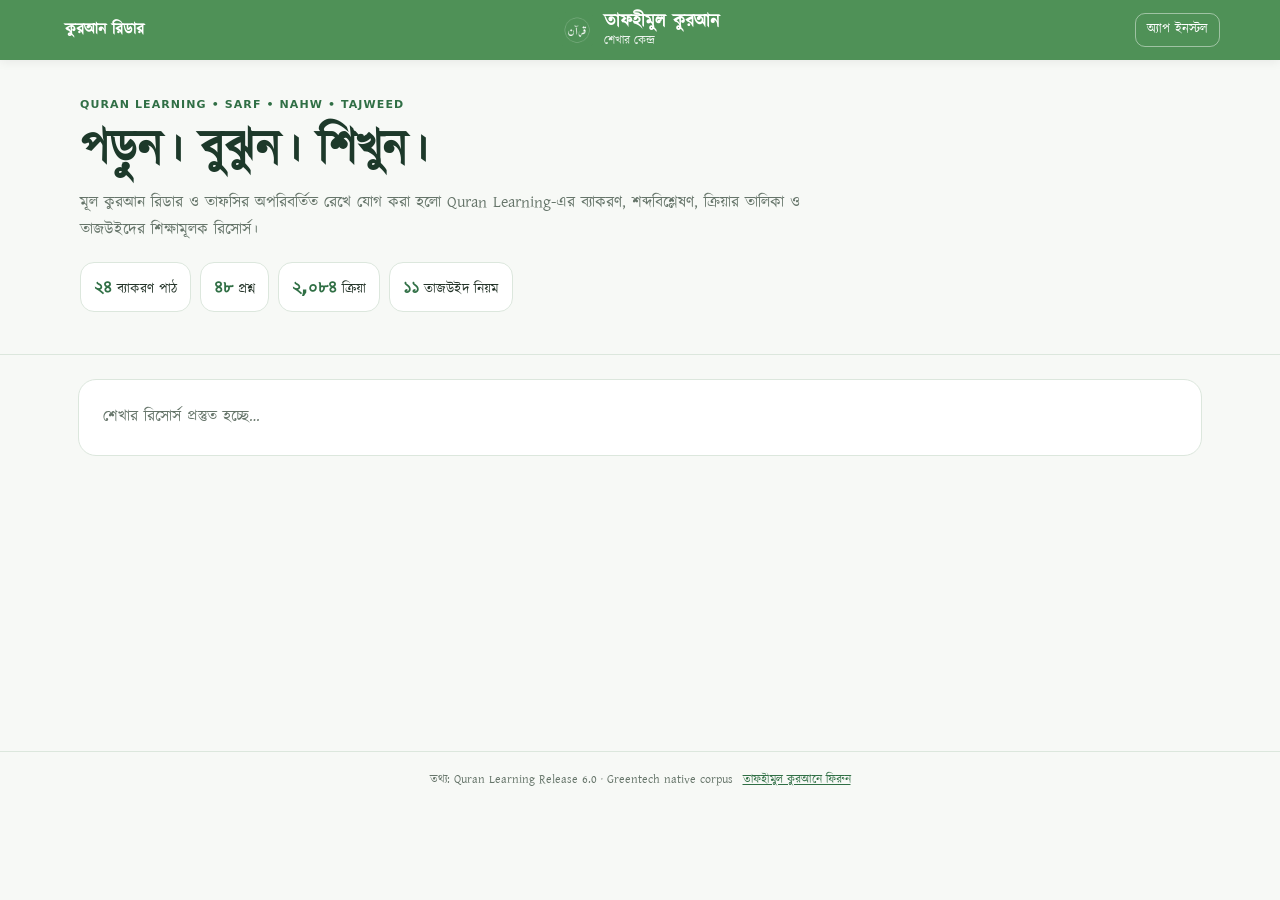
==== public/learn.html @ 56a5831f "Create responsive integrated Quran Learning center in Tafheemul Quran" ====
<!doctype html>
<html lang="bn">
<head>
<meta charset="utf-8"><meta name="viewport" content="width=device-width,initial-scale=1,viewport-fit=cover">
<meta name="theme-color" content="#4f9157">
<meta name="description" content="তাফহীমুল কুরআন বাংলা: কুরআনের শব্দ, সরফ, ইরাব, ২৪টি ব্যাকরণ পাঠ, ২,০৮৪ ক্রিয়া, তাজউইদ ও ১২টি শিক্ষামূলক অধ্যায়।">
<title>কুরআন লার্নিং | তাফহীমুল কুরআন বাংলা</title>
<link rel="manifest" href="manifest.webmanifest"><link rel="icon" href="icons/favicon.png">
<link rel="stylesheet" href="https://use.hugeicons.com/font/icons.css">
<link rel="stylesheet" href="learning/learning.css">
</head>
<body>
<a class="skip" href="#learnContent">মূল পাঠে যান</a>
<header class="learn-header">
<a class="learn-back" href="index.html"><i class="hgi hgi-stroke hgi-arrow-left-01" aria-hidden="true"></i><span>কুরআন রিডার</span></a>
<div class="learn-brand"><img src="icons/icon-192.png" alt="" width="36" height="36"><span>তাফহীমুল কুরআন <small>শেখার কেন্দ্র</small></span></div>
<a class="learn-install" href="install.html">অ্যাপ ইনস্টল</a>
</header>
<section class="learn-hero">
<div class="learn-eyebrow">QURAN LEARNING • SARF • NAHW • TAJWEED</div>
<h1>পড়ুন। বুঝুন। শিখুন।</h1>
<p>মূল কুরআন রিডার ও তাফসির অপরিবর্তিত রেখে যোগ করা হলো Quran Learning-এর ব্যাকরণ, শব্দবিশ্লেষণ, ক্রিয়ার তালিকা ও তাজউইদের শিক্ষামূলক রিসোর্স।</p>
<div class="learn-counts"><span><strong>২৪</strong> ব্যাকরণ পাঠ</span><span><strong>৪৮</strong> প্রশ্ন</span><span><strong>২,০৮৪</strong> ক্রিয়া</span><span><strong>১১</strong> তাজউইদ নিয়ম</span></div>
</section>
<div class="learn-nav-wrap"><nav id="learnTabs" class="learn-tabs" aria-label="শেখার বিভাগ"></nav></div>
<main id="learnContent" class="learn-main" tabindex="-1">
<div class="learn-loading" role="status">শেখার রিসোর্স প্রস্তুত হচ্ছে…</div>
</main>
<footer class="learn-footer"><span>তথ্য: Quran Learning Release 6.0 · Greentech native corpus</span><a href="index.html">তাফহীমুল কুরআনে ফিরুন</a></footer>
<script src="learning/tajweed-engine.js"></script>
<script src="learning/learning.js"></script>
</body></html>
---- public/learning/learning.css ----
@font-face{font-family:Kalpurush;src:url("../fonts/kalpurush.d9906765.ttf") format("truetype");font-display:swap}
@font-face{font-family:IndoPak;src:url("../fonts/75c2c46d72.ttf") format("truetype");font-display:swap}
:root{--g:#4f9157;--d:#306f45;--dark:#1d392a;--text:#243429;--muted:#66756a;--border:#dce7dd;--bg:#f7f9f6;--card:#fff;--soft:#edf5ec}
*{box-sizing:border-box}
body{margin:0;background:var(--bg);color:var(--text);font-family:Kalpurush,"Noto Sans Bengali",system-ui,sans-serif;font-size:16px;line-height:1.68;-webkit-font-smoothing:antialiased}
button,input,select{font:inherit}button{cursor:pointer}a{color:var(--d)}.skip{position:absolute;left:-999px}.skip:focus{left:10px;top:10px;z-index:100;background:#fff;padding:10px}
.hgi{font-size:22px;line-height:1;flex:none}button:focus-visible,a:focus-visible,select:focus-visible,input:focus-visible,summary:focus-visible{outline:3px solid #8dc397;outline-offset:3px}
.learn-header{position:sticky;top:0;z-index:50;display:flex;justify-content:space-between;align-items:center;gap:13px;padding:12px max(16px,calc((100vw - 1160px)/2));background:#4f9157;color:#fff;box-shadow:0 2px 10px #0001}
.learn-header a{color:#fff;text-decoration:none}.learn-back{display:flex;align-items:center;gap:5px;font-weight:700}.learn-brand{display:flex;align-items:center;gap:9px;font-weight:700;line-height:1.2;font-size:18px}.learn-brand img{border-radius:10px}.learn-brand small{display:block;font-size:12px;font-weight:400;opacity:.9}.learn-install{padding:5px 11px;border:1px solid #ffffff73;border-radius:10px;font-size:13px}
.learn-hero{max-width:1160px;padding:36px 20px 28px;margin:auto}.learn-eyebrow{font:700 11px/1.7 system-ui,sans-serif;letter-spacing:.1em;color:var(--d)}.learn-hero h1{font-size:clamp(31px,4vw,47px);margin:4px 0 8px;line-height:1.35;color:var(--dark)}.learn-hero p{max-width:780px;margin:0 0 18px;color:var(--muted)}.learn-counts{display:flex;flex-wrap:wrap;gap:9px}.learn-counts span{background:#fff;border:1px solid var(--border);border-radius:14px;padding:8px 13px;font-size:14px}.learn-counts strong{color:var(--d);font-size:19px;font-family:system-ui}
.learn-nav-wrap{position:sticky;top:62px;z-index:45;background:var(--bg);border-bottom:1px solid var(--border)}.learn-tabs{max-width:1160px;display:flex;align-items:center;gap:4px;margin:auto;padding:7px 16px;overflow-x:auto;scrollbar-width:thin}.learn-tabs button{border:0;background:transparent;color:var(--muted);display:flex;align-items:center;gap:8px;padding:11px 16px;border-radius:11px;font-weight:700;white-space:nowrap}.learn-tabs button .hgi{font-size:19px}.learn-tabs button[aria-selected=true]{background:var(--d);color:#fff}
.learn-main{max-width:1160px;min-height:44vh;margin:auto;padding:24px 18px 42px}.learn-main h2{font-size:27px;line-height:1.4;margin:0 0 8px}.learn-main h3{font-size:21px;margin:13px 0 7px}.learn-main p{margin:6px 0 12px}.learn-sub{color:var(--muted);margin-bottom:19px!important}
.learn-loading,.learn-error{background:#fff;border:1px solid var(--border);padding:24px;border-radius:18px;color:var(--muted)}
.learn-grid{display:grid;grid-template-columns:repeat(3,minmax(0,1fr));gap:14px}.learn-grid.two{grid-template-columns:repeat(2,minmax(0,1fr))}
.learn-card,.learn-surface{background:var(--card);border:1px solid var(--border);border-radius:18px;padding:18px;box-shadow:0 4px 22px #183b2410}
.learn-card{display:flex;flex-direction:column;gap:7px;align-items:flex-start;text-align:left;color:var(--text);text-decoration:none;min-width:0}
.learn-card[role=button],button.learn-card{width:100%}.learn-card:hover{border-color:#93c6a1;background:#fbfefb}.learn-card .hgi{display:grid;place-items:center;background:var(--soft);width:42px;height:42px;border-radius:12px;color:var(--d);font-size:25px}
.learn-card strong{font-size:20px;color:var(--dark)}.learn-card small,.learn-muted{color:var(--muted);font-size:14px}
.learn-card .learn-next{font-weight:700;color:var(--d);margin-top:auto}.learn-stat{font:700 23px/1.3 system-ui;color:var(--d)}
.learn-progress{height:9px;background:#deebdf;overflow:hidden;border-radius:30px;margin:11px 0}.learn-progress span{height:100%;display:block;background:var(--g);transition:width .2s}
.learn-toolbar{display:flex;flex-wrap:wrap;align-items:center;gap:10px;margin:15px 0}.learn-toolbar select,.learn-toolbar input{padding:10px 12px;border:1px solid #c8d8ca;border-radius:11px;background:#fff;color:var(--text);min-height:43px}.learn-toolbar input[type=search]{min-width:210px;flex:1}.learn-toolbar input[type=number]{width:90px}
.learn-btn{background:var(--d);border:1px solid var(--d);color:#fff;padding:10px 14px;border-radius:11px;font-weight:700;min-height:43px}.learn-btn.ghost{background:#fff;border-color:#b9d8c0;color:var(--d)}.learn-btn:hover{filter:brightness(.95)}
.learn-tags{display:flex;flex-wrap:wrap;gap:6px;margin:10px 0}.learn-pill{font-size:13px;background:#eef6ef;padding:5px 10px;border-radius:20px;color:var(--d)}
.learn-lesson-list{display:grid;grid-template-columns:repeat(2,minmax(0,1fr));gap:10px}.learn-lesson-list button{display:flex;gap:10px;text-align:left;border:1px solid var(--border);border-radius:13px;background:#fff;padding:13px;align-items:center;min-width:0}.learn-lesson-list button:hover{border-color:var(--g)}.learn-lesson-list .learn-index{display:grid;place-items:center;min-width:38px;height:38px;border-radius:11px;background:var(--soft);font:700 15px system-ui;color:var(--d)}.learn-lesson-list button strong{display:block;line-height:1.45}.learn-lesson-list button small{display:block;color:var(--muted);font-size:13px}
.learn-lesson-page{background:#fff;border:1px solid var(--border);border-radius:19px;padding:clamp(17px,3vw,30px);line-height:1.9}
.learn-lesson-page h1{font-size:29px;line-height:1.4;margin:0 0 13px}.learn-lesson-page h2{margin-top:18px}.learn-lesson-page section{margin:16px 0}.learn-lesson-page .eyebrow{color:var(--d);font-size:13px;font-weight:700}.learn-lesson-page .complete-panel,.learn-lesson-page details{border:1px solid var(--border);background:#f9fcf9;border-radius:13px;padding:13px 16px}.learn-lesson-page details summary{cursor:pointer;color:var(--d);font-weight:700}.learn-lesson-page .lesson-example{padding:13px;background:#f8faf8;border-left:3px solid var(--g);border-radius:7px}.learn-lesson-page .arabic-explanation,.learn-lesson-page .arabic,.learn-lesson-page [lang=ar]{font-family:IndoPak,serif;font-size:24px;line-height:2.1}.learn-lesson-page .arabic-explanation{text-align:right}.learn-lesson-page .source-link{font-size:13px;color:var(--muted)}.learn-lesson-page .complete-toolbar{display:flex;gap:10px;flex-wrap:wrap}.learn-lesson-page form{display:grid;gap:12px}.learn-lesson-page fieldset{border:1px solid var(--border);border-radius:12px;padding:11px 15px}.learn-lesson-page legend{font-weight:700}.learn-lesson-page label{display:flex;gap:9px;align-items:flex-start;padding:4px}.learn-lesson-page .quiz-feedback{background:#eef8ee;padding:11px;border-radius:11px}.learn-lesson-page form button{justify-self:start;background:var(--d);color:#fff;border:0;border-radius:9px;padding:9px 17px}
.learn-lesson-page table,.learn-table{border-collapse:collapse;width:100%;min-width:420px}.learn-lesson-page td,.learn-lesson-page th,.learn-table td,.learn-table th{border:1px solid var(--border);padding:9px;text-align:left}.learn-lesson-page .table-wrap,.learn-table-scroll{overflow:auto}.learn-lesson-page .verse-pair{display:grid;grid-template-columns:repeat(2,1fr);gap:10px}.learn-lesson-page .verse-card,.learn-lesson-page .note{background:#f2f8f3;padding:13px;border-radius:12px}
.learn-words{display:grid;grid-template-columns:repeat(4,minmax(0,1fr));gap:10px}.learn-word{border:1px solid var(--border);border-radius:12px;padding:12px 8px;background:#fff;display:flex;align-items:center;flex-direction:column;gap:4px;min-width:0}.learn-word:hover,.learn-word.active{border-color:var(--g);background:#f0f8f0}.learn-word .ar{font:26px/2 IndoPak,serif;direction:rtl}.learn-word .bn{font-size:15px}.learn-word .en{font:13px/1.3 Arial;color:var(--muted);word-break:break-word}
.learn-word-detail{background:#fff;border:1px solid var(--border);border-radius:18px;padding:19px;margin-top:18px}.learn-arabic{font:clamp(23px,4vw,35px)/2 IndoPak,serif;direction:rtl;text-align:center}.learn-sarf{direction:rtl;text-align:right;font:21px/2 IndoPak,serif;border-left:3px solid #b8dabb;padding:12px 15px;background:#f7fbf7}
.learn-verb{display:grid;grid-template-columns:repeat(3,minmax(0,1fr));gap:8px}.learn-verb .cell{padding:8px;border:1px solid var(--border);border-radius:9px;text-align:center}.learn-verb .cell b{display:block;color:var(--muted);font-size:12px}.learn-verb .cell span{font:23px/2 IndoPak,serif}
.learn-rule{border:1px solid var(--border);background:#fff;text-align:left;border-radius:12px;padding:13px;display:flex;gap:11px;align-items:center}.learn-rule.active{background:var(--soft);border-color:var(--g)}.learn-color{width:13px;height:30px;flex:none;border-radius:10px;background:var(--rule)}
.learn-guide-content{background:#fff;border:1px solid var(--border);border-radius:18px;padding:25px}.learn-guide-content h2{font-size:25px}.learn-guide-content .arabic,.learn-guide-content [lang=ar]{font:27px/2 IndoPak,serif}.learn-guide-content table{border-collapse:collapse;width:100%}.learn-guide-content td,.learn-guide-content th{border:1px solid var(--border);padding:9px}.learn-guide-content .table-wrap{overflow:auto}
.learn-warning{padding:13px 15px;background:#fff9ee;border:1px solid #f0dfb1;border-radius:13px;color:#72571f;font-size:14px}
.learn-footer{padding:18px 20px 34px;border-top:1px solid var(--border);display:flex;gap:10px;justify-content:center;flex-wrap:wrap;color:var(--muted);font-size:12px}
@media(max-width:780px){.learn-grid{grid-template-columns:repeat(2,minmax(0,1fr))}.learn-words{grid-template-columns:repeat(3,minmax(0,1fr))}.learn-nav-wrap{top:60px}.learn-header{min-height:60px}.learn-header .learn-install{display:none}}
@media(max-width:520px){.learn-header{padding:9px 12px}.learn-brand{font-size:14px}.learn-brand img{width:30px;height:30px}.learn-back span{font-size:13px}.learn-hero{padding:26px 15px 20px}.learn-hero p{font-size:14px}.learn-main{padding:17px 13px 35px}.learn-grid,.learn-grid.two{grid-template-columns:1fr}.learn-lesson-list{grid-template-columns:1fr}.learn-words{grid-template-columns:repeat(2,minmax(0,1fr))}.learn-verb{grid-template-columns:repeat(2,minmax(0,1fr))}.learn-lesson-page .verse-pair{grid-template-columns:1fr}.learn-toolbar select{max-width:100%}.learn-tabs{padding:6px 10px}.learn-tabs button{padding:10px}.learn-tabs button .hgi{font-size:19px}.learn-card{padding:15px}}
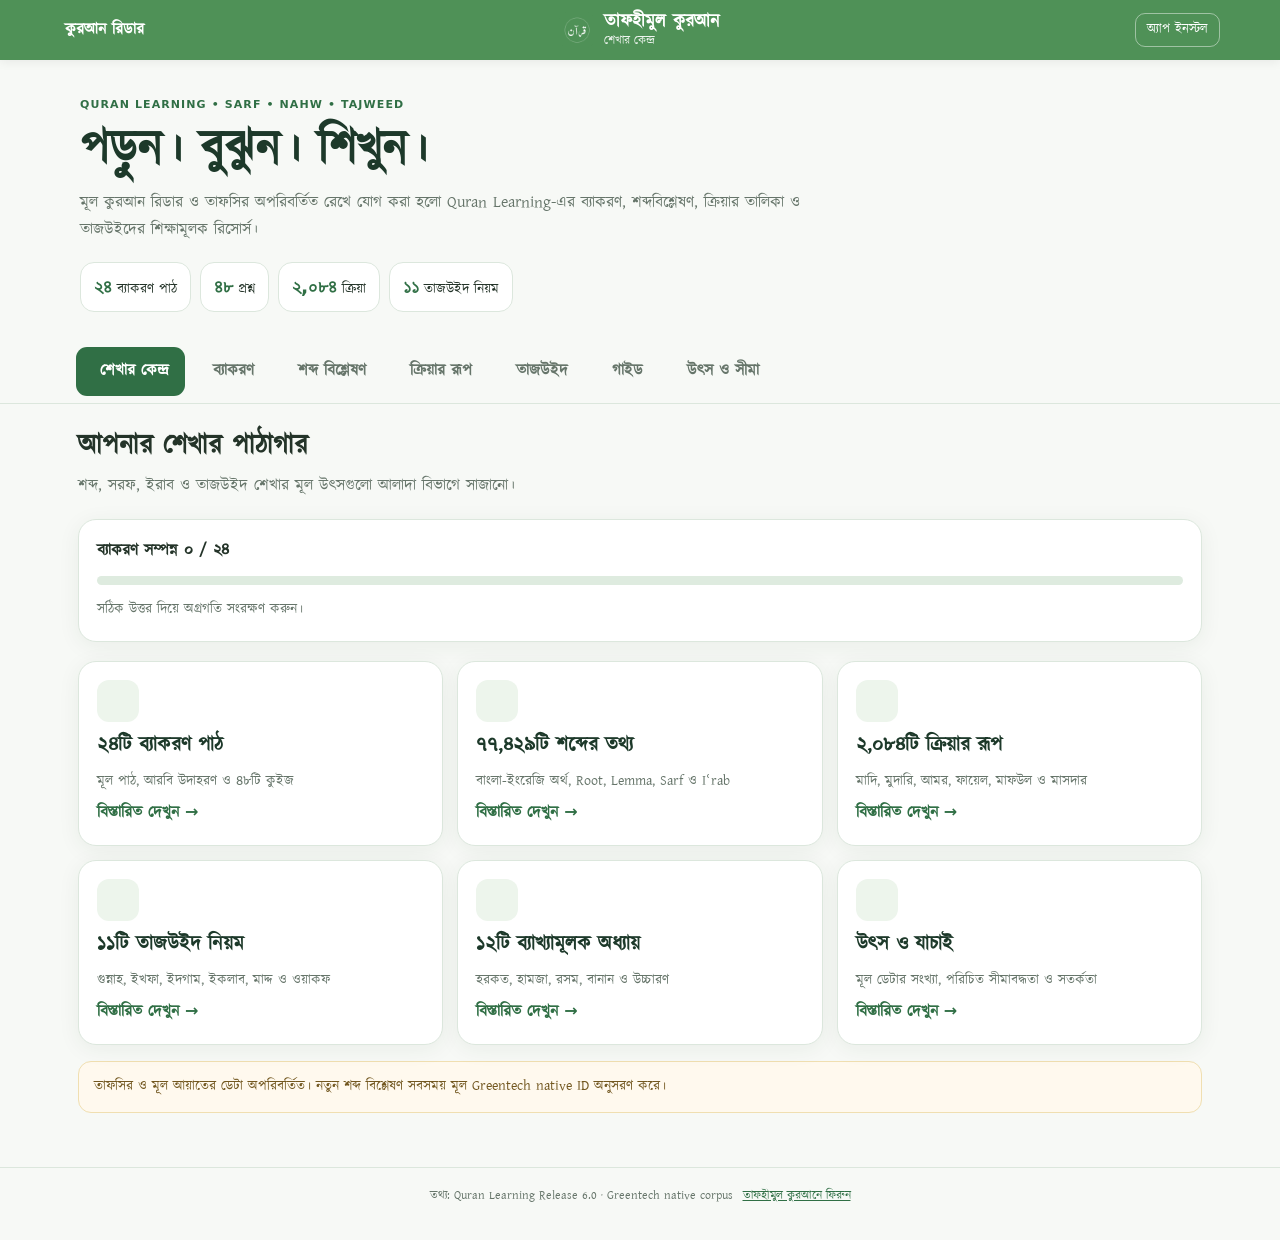
==== commit ae41098c: "Polish Quran Learning verb result markup and offline startup registration" ====
--- a/public/learn.html
+++ b/public/learn.html
@@ -29,4 +29,5 @@
 <footer class="learn-footer"><span>তথ্য: Quran Learning Release 6.0 · Greentech native corpus</span><a href="index.html">তাফহীমুল কুরআনে ফিরুন</a></footer>
 <script src="learning/tajweed-engine.js"></script>
 <script src="learning/learning.js"></script>
+<script>if("serviceWorker" in navigator&&location.protocol==="https:")addEventListener("load",()=>navigator.serviceWorker.register("sw.js").catch(()=>{}));</script>
 </body></html>
